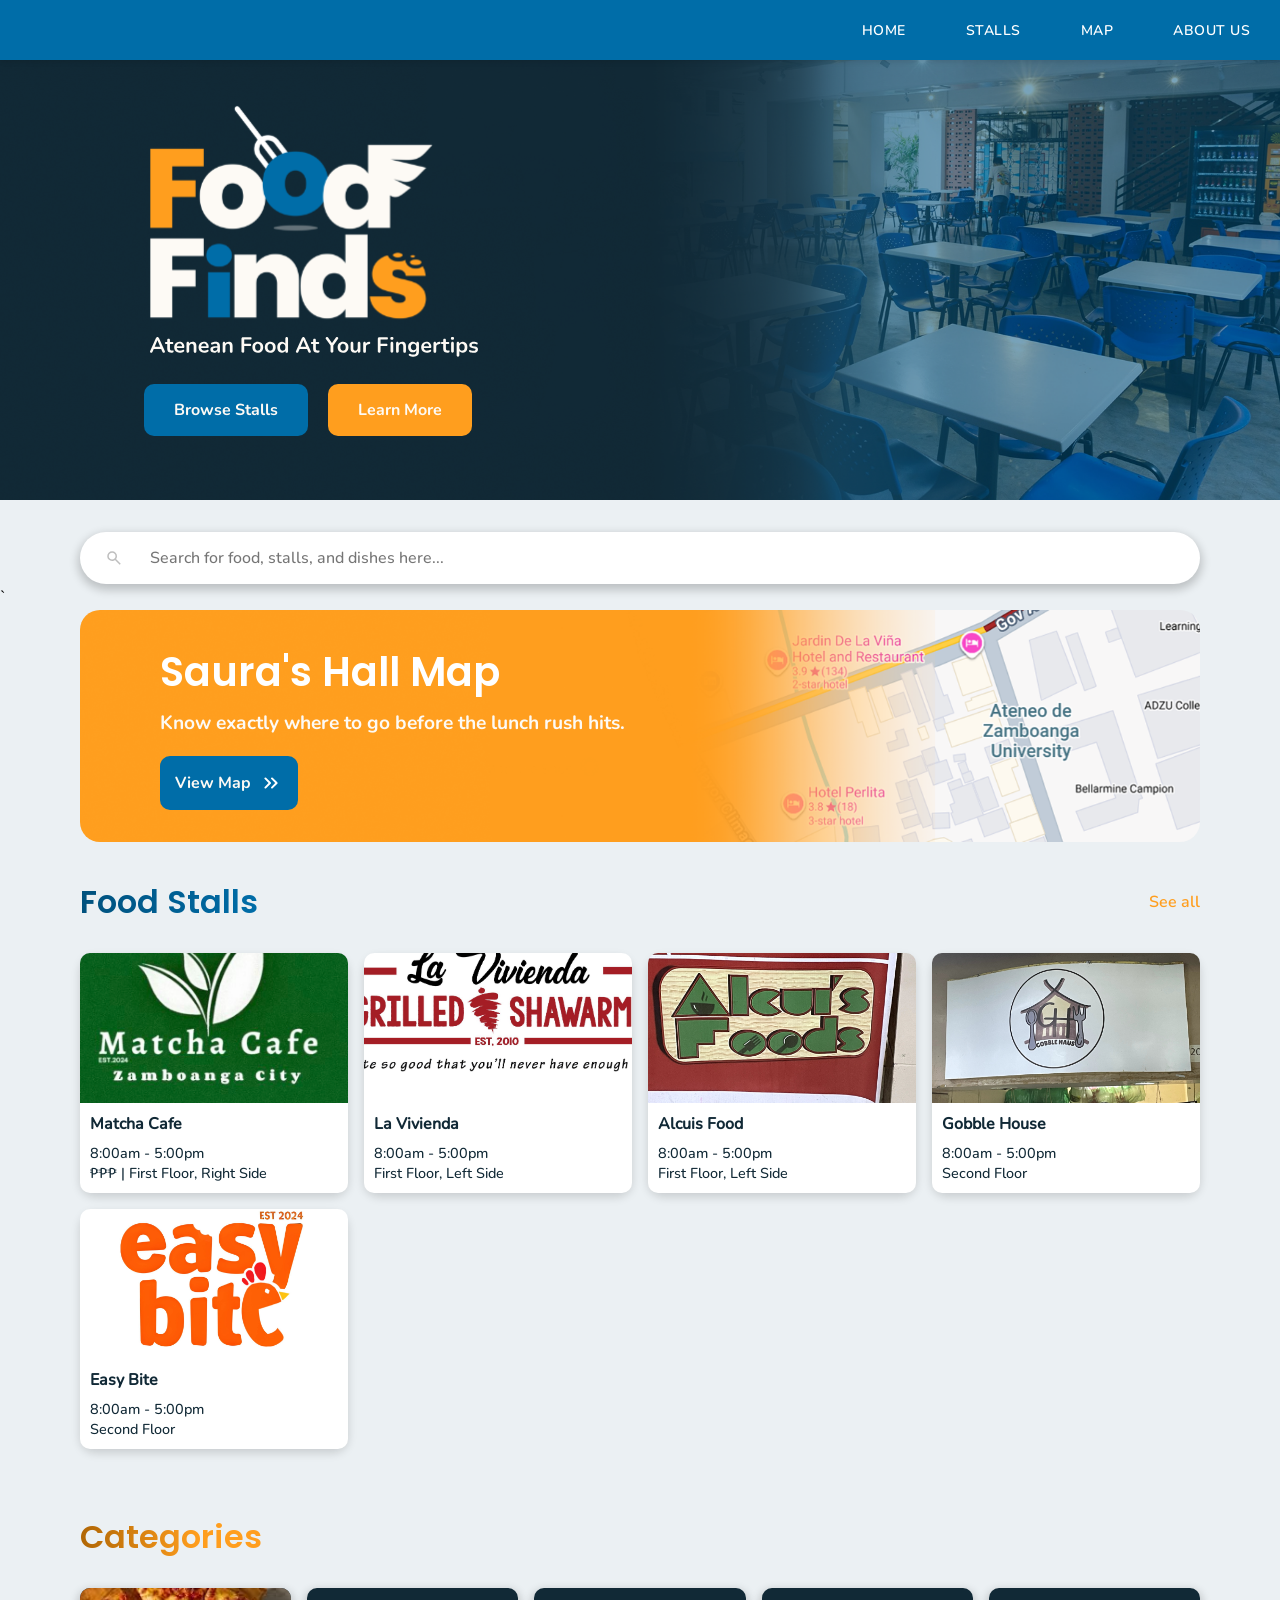
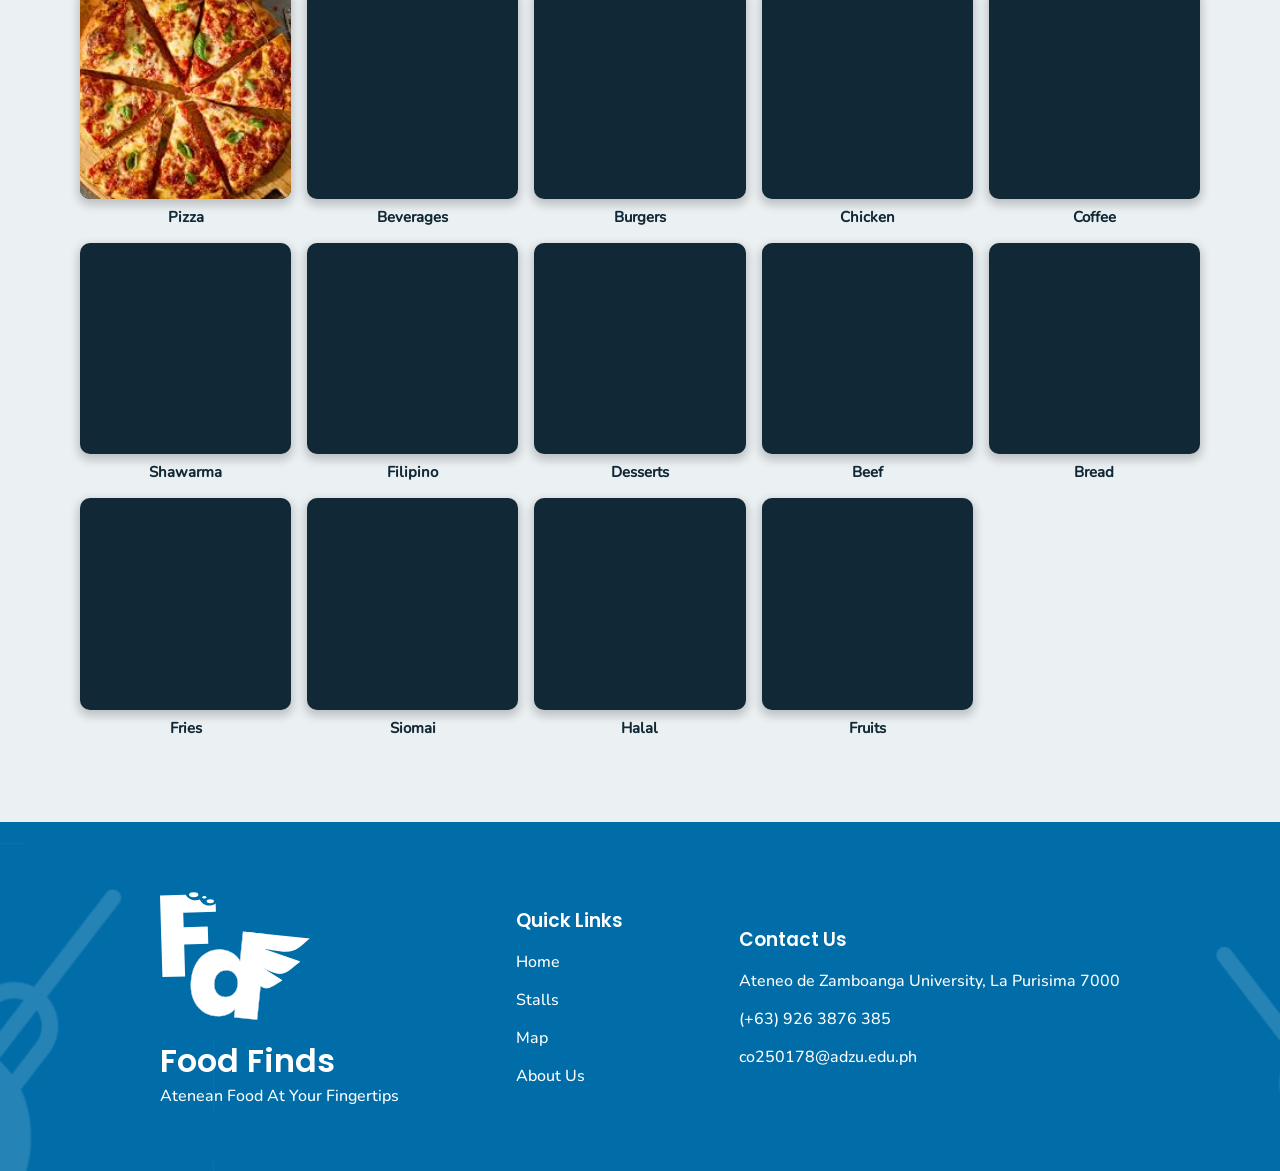
==== homepage.html @ 7be463f9 "v 5.0" ====
<!DOCTYPE html>
<html lang="en">
<head>
    <meta charset="UTF-8">
    <meta name="viewport" content="width=device-width, initial-scale=1.0">
    <link rel="stylesheet" href="homepage.css">
    <link rel="icon" href="images/favicon.svg">
    <title>FoodFinds • Home</title>
</head>
<body>
    <!-- NAV by Omar -->
    <nav>
        <ul class="sidebar">
            <li onclick="hideSidebar()">
                <a href="#">
                    <svg xmlns="http://www.w3.org/2000/svg" height="26" viewBox="0 96 960 960" width="26">
                        <path d="M480 606 270 816l-42-42 210-210-210-210 42-42 210 210 210-210 42 42-210 210 210 210-42 42-210-210Z"/>
                    </svg>
                </a>
            </li>
            <li><a href="homepage.html">Home</a></li>
            <li><a href="stalls.html">Stalls</a></li>
            <li><a href="map.html">Map</a></li>
            <li><a href="aboutus.html">About Us</a></li>
        </ul>

        <ul>
            <li><a href="homepage.html"><img src=""></a></li>
            
            <li class="hideOnMobile"><a href="homepage.html">Home</a></li>
            <li class="hideOnMobile"><a href="stalls.html">Stalls</a></li>
            <li class="hideOnMobile"><a href="map.html">Map</a></li>
            <li class="hideOnMobile"><a href="aboutus.html" class="active">About Us</a></li>

            <li class="menu-icon" onclick="showSidebar()">
                <a href="#">
                    <svg xmlns="http://www.w3.org/2000/svg" height="26" viewBox="0 96 960 960" width="26">
                        <path d="M120 816v-60h720v60H120Zm0-210v-60h720v60H120Zm0-210v-60h720v60H120Z"/>
                    </svg>
                </a>
            </li>
        </ul>
    </nav>

    <!--BANNER-->
    <div class="banner">
        <div class="logo-tagline">
            <img src="images/LOGOFULL_left.svg" alt="" id="logo-left">
            <img src="images/LOGOFULL_center.svg" alt="" id="logo-center">
            <div class="cta-buttons">
                <a href="stalls.html" id="cta-browse-stalls">Browse Stalls</a>
                <a href="aboutus.html" id="cta-learn-more">Learn More</a>
            </div>
        </div>
    </div>

    <!--SEARCH-->
    <div class="search-placeholder">
        <div class="searchbar">
            <img src="images/search-icon.svg" class="search-icon" alt="">
            <input type="text" class="search" id="searchInput" placeholder="Search for food, stalls, and dishes here...">
        </div>
    </div>

    <!--MAP-->`
    <div class="map-shortcut">
        <div class="map-icon">
            <h1>Saura's Hall Map</h1>
            <p>Know exactly where to go before the lunch rush hits.</p>
            <a href="map.html"><button class="cta-view-map" id="ctaViewMap">View Map <img src="images/double-arrow.svg" class="arrow-icon" alt=""></button></a>
        </div>
    </div>

    <!--FOOD STALLS-->
    <div class="food-stalls" id="foodStalls">
        <div class="stall-header">
            <h1>Food Stalls</h1>
            <span><a href="stalls.html">See all</a></span>
        </div>
        <div class="stalls-group">

            <div class="stall-card"> <!--repeat this div for each stall-->
                <div class="stall-image">
                    <img src="images/stalls/matcha_cafe_front_image.jpg" alt="Matcha Cafe Front Image">
                </div>
                <div class="stall-info">
                    <h2 class="stall-name">Matcha Cafe</h2>
                    <p class="operating-hrs">8:00am - 5:00pm</p>
                    <p class="price-location">₱₱₱ | First Floor, Right Side</p>
                </div>
            </div>
            
            <div class="stall-card">
                <div class="stall-image">
                    <img src="images/stalls/lavivienda.jpg" alt="">
                </div>
                <div class="stall-info">
                    <h2 class="stall-name">La Vivienda</h2>
                    <p class="operating-hrs">8:00am - 5:00pm</p>
                    <p class="price-location">First Floor, Left Side</p>
                </div>
            </div>

            <div class="stall-card">
                <div class="stall-image">
                    <img src="images/stalls/alcuis.svg" alt="">
                </div>
                <div class="stall-info">
                    <h2 class="stall-name">Alcuis Food</h2>
                    <p class="operating-hrs">8:00am - 5:00pm</p>
                    <p class="price-location">First Floor, Left Side</p>
                </div>
            </div>

            <div class="stall-card">
                <div class="stall-image">
                    <img src="images/stalls/gobblehaus.svg" alt="">
                </div>
                <div class="stall-info">
                    <h2 class="stall-name">Gobble House</h2>
                    <p class="operating-hrs">8:00am - 5:00pm</p>
                    <p class="price-location">Second Floor</p>
                </div>
            </div>

            <div class="stall-card">
                <div class="stall-image">
                    <img src="images/stalls/easybite.svg" alt="EasyBite Image">
                </div>
                <div class="stall-info">
                    <h2 class="stall-name">Easy Bite</h2>
                    <p class="operating-hrs">8:00am - 5:00pm</p>
                    <p class="price-location">Second Floor</p>
                </div>
            </div>
            
        </div>
    </div>

    <!--CATEGORIES-->
    <div class="categories" id="categories">
        <div class="category-header">
            <h1>Categories</h1>
        </div>

        <div class="category-group">

            <div class="category-card">
                <div class="category-image">
                    <img src="images/categories/pizza.jpg" alt="Pizza">
                </div>
                <div class="category-info">
                    <h3 class="category-name">Pizza</h3>
                </div>
            </div>

            <div class="category-card">
                <div class="category-image">
                    <!--image here-->
                </div>
                <div class="category-info">
                    <h3 class="category-name">Beverages</h3>
                </div>
            </div>

            <div class="category-card">
                <div class="category-image">
                    <!--image here-->
                </div>
                <div class="category-info">
                    <h3 class="category-name">Burgers</h3>
                </div>
            </div>

            <div class="category-card">
                <div class="category-image">
                    <!--image here-->
                </div>
                <div class="category-info">
                    <h3 class="category-name">Chicken</h3>
                </div>
            </div>

            <div class="category-card">
                <div class="category-image">
                    <!--image here-->
                </div>
                <div class="category-info">
                    <h3 class="category-name">Coffee</h3>
                </div>
            </div>

            <div class="category-card">
                <div class="category-image">
                    <!--image here-->
                </div>
                <div class="category-info">
                    <h3 class="category-name">Shawarma</h3>
                </div>
            </div>

            <div class="category-card">
                <div class="category-image">
                    <!--image here-->
                </div>
                <div class="category-info">
                    <h3 class="category-name">Filipino</h3>
                </div>
            </div>

            <div class="category-card">
                <div class="category-image">
                    <!--image here-->
                </div>
                <div class="category-info">
                    <h3 class="category-name">Desserts</h3>
                </div>
            </div>

            <div class="category-card">
                <div class="category-image">
                    <!--image here-->
                </div>
                <div class="category-info">
                    <h3 class="category-name">Beef</h3>
                </div>
            </div>

            <div class="category-card">
                <div class="category-image">
                    <!--image here-->
                </div>
                <div class="category-info">
                    <h3 class="category-name">Bread</h3>
                </div>
            </div>

            <div class="category-card">
                <div class="category-image">
                    <!--image here-->
                </div>
                <div class="category-info">
                    <h3 class="category-name">Fries</h3>
                </div>
            </div>

            <div class="category-card">
                <div class="category-image">
                    <!--image here-->
                </div>
                <div class="category-info">
                    <h3 class="category-name">Siomai</h3>
                </div>
            </div>

            <div class="category-card">
                <div class="category-image">
                    <!--image here-->
                </div>
                <div class="category-info">
                    <h3 class="category-name">Halal</h3>
                </div>
            </div>

            <div class="category-card">
                <div class="category-image">
                    <!--image here-->
                </div>
                <div class="category-info">
                    <h3 class="category-name">Fruits</h3>
                </div>
            </div>

    </div>
    </div>

    </div>

    <!-- FOOTER -->

    <footer class="footer" id="footer">

        <div  class="footer-container">

            <div class="footer-brand">

                <img src="images/SUBMARK.svg"  class="footer-submark">
                <h1>Food Finds</h1>
                <p>Atenean Food At Your Fingertips</p>

            </div>

            <div class="footer-links">

                <h3>Quick Links</h3>

                <!-- temporary file names -->

                <ul>
                    <li><a href="homepage.html">Home</a></li>
                    <li><a href="stalls.html">Stalls</a></li>
                    <li><a href="map.html">Map</a></li>
                    <li><a href="aboutus.html">About Us</a></li>
                </ul>

            </div>

            <div class="footer-contacts">

                <h3>Contact Us</h3>

                <ul>
                    <li>Ateneo de Zamboanga University, La Purisima 7000</li>
                    <li>(+63) 926 3876 385</li>
                    <li>co250178@adzu.edu.ph</li>
                </ul>

            </div>  

        </div>
        
    </footer>

    <script src="search-system.js"></script>
    
</body>
</html>
---- homepage.css ----
/* Fonts (Refer to the Figma Page for Proper Font Variety */

@font-face {
    font-family: Poppins-SemiBold;
    src: url("fonts/Poppins-SemiBold.ttf") format(truetype);
}

@font-face {
    font-family: Poppins-ExtraBold;
    src: url("fonts/Poppins-ExtraBold.ttf") format(truetype);
}

@font-face {
    font-family: Nunito-Black;
    src: url("fonts/Nunito-Black.ttf") format(truetype);
}

@font-face {
    font-family: Nunito-Medium;
    src: url("fonts/Nunito-Medium.ttf") format(truetype);
}

@font-face {
    font-family: Nunito-Bold;
    src: url("fonts/Nunito-Bold.ttf") format(truetype);
}

@font-face {
    font-family: Nunito-ExtraBold;
    src: url("fonts/Nunito-ExtraBold.ttf") format(truetype);
}

@font-face {
    font-family: Nunito-SemiBold;
    src: url("fonts/Nunito-SemiBold.ttf") format(truetype);
}

:root {
    --primary-color: #006DA8;
    --primary-color2: #00517D;
    --secondary-color: #FF9E1E;
    --secondary-color2: #E28101;
    --accent-color: #FDFAF5;
    --accent-color2: #BDB4A7;
}

* {
    margin: 0;
    padding: 0; 
    box-sizing: border-box;
}

body {
    background-color: #ebf0f3;
}

/*NAVIGATOR*/
nav {
    background-color: var(--primary-color); /* Updated to Blue to match image top bar */
    box-shadow: 0 2px 5px rgba(0, 0, 0, 0.1);
    position: sticky;
    top: 0;
    z-index: 1000;
}

nav ul {
    width: 100%;
    list-style: none;
    display: flex;
    justify-content: flex-end;
    align-items: center;
    margin: 0;
    padding: 0;
}

nav li {
    height: 60px;
}

nav a {
    height: 100%;
    padding: 0 30px;
    text-decoration: none;
    display: flex;
    align-items: center;
    color: white; /* Text white to contrast blue nav */
    font-family: "Nunito-SemiBold", sans-serif;
    font-size: 14px;
    text-transform: uppercase;
    letter-spacing: 0.5px;
}

nav a:hover {
    background-color: rgba(255, 255, 255, 0.1);
    color: var(--secondary-color);
}

nav li:first-child {
    margin-right: auto;
    padding-left: 20px;
}

nav li:first-child a { 
    font-family: "Poppins-ExtraBold";
    font-size: 20px;
    text-transform: none;
}

/* Sidebar (Mobile) */
.sidebar {
    position: fixed;
    top: 0;
    right: 0;
    height: 100vh; 
    width: 250px;
    z-index: 99999;
    background-color: var(--primary-color2);
    background: rgba(255, 255, 255, 0.15); /* softer glass look */
    box-shadow: -10px 0 10px rgba(0,0,0,0.15);
    display: none;
    flex-direction: column;
    align-items: flex-start;
    justify-content: flex-start;
}

.sidebar a {
    color: var(--text-color); /* Sidebar links dark */
    width: 100%;
}

@media (max-width: 800px) {
    .hideOnMobile { display: none; }
}
@media (min-width: 801px) {
    .menu-icon { display: none; }
}

/*BANNER*/
.banner {
    display: flex;
    flex-direction: column;
    justify-content: left;
    align-items: flex-start;
    width: 100%;
    height: auto;
    padding: 2rem 9rem 4rem;
    background-image: url(images/banner-bg.png);
    background-position: center;
    background-repeat: no-repeat;
    background-size: cover;
}

    #logo-left {
        display: flex;
        max-width: 350px;
        height: auto;
        width: 100%;
        align-self: left;
    }
    #logo-center {
        display: none;
        max-width: 350px;
        height: auto;
        width: 100%;
        align-self: center;
    }
    .cta-buttons {
        display: flex;
        gap: 20px;
        margin-top: 20px;
    }
    #cta-browse-stalls {
        font-family: Nunito-Bold;
        display: flex;
        margin-top: 0.25rem;
        padding: 15px 30px;
        background-color: var(--primary-color);
        transition: background-color 0.3s ease, color 0.3s ease;
        color: var(--accent-color);
        border-radius: 10px;
        border: none;
        font-size: 1rem;
        cursor: pointer;
        text-decoration: none;
    }
    #cta-browse-stalls:hover {
        background-color: var(--primary-color2);
    }
    #cta-learn-more {
        font-family: Nunito-Bold;
        display: flex;
        margin-top: 0.25rem;
        padding: 15px 30px;
        background-color: var(--secondary-color);
        transition: background-color 0.3s ease, color 0.3s ease;
        color: var(--accent-color);
        border-radius: 10px;
        border: none;
        font-size: 1rem;
        cursor: pointer;
        text-decoration: none;
    }
    #cta-learn-more:hover {
        background-color: var(--secondary-color2);
    }
    @media screen and (max-width: 728px) {
        .banner {
            flex-direction: column;
            justify-content: center;
            align-items: center;
            padding: 2rem 2rem 2rem;
            background-image: url(images/banner-bg-mobile.png);
        }
        #logo-left {
            display: none;
        }
        #logo-center {
            display: flex;
        }
        .cta-buttons {
            flex-direction: row;
            justify-content: center;
            align-items: center;
            gap: 10px;
            margin-top: 0.2rem;
        }
        #cta-browse-stalls, #cta-learn-more {
            padding: 10px 20px;
            font-size: 0.8rem;
        }
    }

/*SEARCH BAR*/
.search-placeholder {
    display: flex;
    flex-direction: row;
    justify-content: center;
    padding: 2rem 5rem 0.25rem;
}
    .searchbar {
        width: 100%;
        height: auto;
        position: relative;
    }

    .search-icon {
        position: absolute; 
        left: 25px; 
        top: 50%; 
        transform: translateY(-50%); 
        width: 18px; 
        height: 18px; 
        opacity: 0.6; 
    }

    .search {
        font-family: Nunito-Medium;
        width: 100%;
        padding: 15px 20px;
        padding-left: 4.4rem;
        border: none;
        border-radius: 30px;
        font-size: 1rem;
        box-shadow: 0 4px 10px 2px rgba(0, 0, 0, 0.2);
    }
    @media screen and (max-width: 728px) {
        .search-placeholder {
            padding: 2rem 2rem 0.25rem;
        }
        .searchbar {
            width: 100%;
        }
        .search {
            font-size: 0.9rem;
            padding: 12px 15px;
            padding-left: 3.8rem;
        }
    }

/*MAP*/
.map-shortcut {
    width: 100%;
    height: auto;
    padding: 0.25rem 5rem 2rem;
}
    .map-icon {
        display: relative;
        flex-direction: column;
        justify-content: center;
        width: 100%;
        height: auto;
        padding: 2rem 5rem 2rem;
        border-radius: 20px;
        background-image: url(images/map-bg.png);
        background-size: cover;
        background-position: center;
        background-repeat: no-repeat;
    }
    .map-icon h1 {
        font-family: Poppins-SemiBold;
        color: white;
    } 
    .map-icon p {
        color: var(--accent-color);
        text-align: left; 
        font-family: Nunito-Medium;
    }
    .map-icon h1 {
        font-size: 2.5rem;
        margin-bottom: 0.5rem;
        font-family: Poppins-SemiBold;
    }
    .map-icon p {
        font-size: 1.2rem;
        margin-bottom: 1rem;
        font-family: Nunito-Bold;
    }
    .cta-view-map {
        display: inline-flex;
        align-items: center;
        gap: 0.5rem; 
        width: auto;
        margin-top: 0.25rem;
        padding: 15px 15px;
        background-color: var(--primary-color);
        transition: background-color 0.3s ease, color 0.3s ease;
        color: var(--accent-color);
        border-radius: 10px;
        border: none;
        font-size: 1rem;
        text-align: center;
        font-family: Nunito-Bold;
        cursor: pointer;
        text-decoration: none;
    }
    .arrow-icon {
        position: static;
        padding-left: 0;
    }
    .cta-view-map:hover {
        background-color: var(--primary-color2);
    }
    @media screen and (max-width: 728px) {
        .cta-view-map {
            width: 100%;        /* full width button */
            justify-content: center;
        }   
        .map-shortcut {
            padding: 0.25rem 2rem 1rem;
        }
        .map-icon {
            height: auto;
        }
        .map-icon h1,
        .map-icon p {
            text-align: center;
        }
        .map-icon h1 {
            font-size: 1.8rem;
        }
        .map-icon p {
            font-size: 1rem;
        }   
    }
        

/*FOOD STALLS*/
.food-stalls {
    width: 100%;
    height: auto;
    padding: 0.25rem 5rem 2rem;
}
    .stall-header {
        display: flex;
        flex-direction: row;
        justify-content: space-between;
        align-items: center;
        margin-bottom: 1.7rem;
    }

    .stall-header h1 {
        font-family: Poppins-SemiBold;
        font-size: 2rem;
        background-image: linear-gradient(90deg, var(--primary-color2), var(--primary-color));
        background-clip: text;
        -webkit-text-fill-color: transparent;
    }

    .stall-header span a {
        font-family: Nunito-SemiBold;
        font-size: 1rem;
        color: var(--secondary-color);
        text-decoration: none;
        cursor: pointer;
    }

    .stall-header span a:hover {
        text-decoration: underline;
    }

    .stalls-group {
        display: grid;
        grid-template-columns: repeat(auto-fit, minmax(250px, 1fr));
        gap: 1rem;
    }

    .stall-card {
        border-radius: 15px;
        background-color: #112936;
        box-shadow: 0 4px 10px rgba(0,0,0,0.15);
        cursor: pointer;
    }

    .stall-image {
        width: 100%;
        height: 150px;
    }

    .stall-image img {
        width: 100%;
        height: 150px;
        aspect-ratio: 1 / 1;
        object-fit: cover;
        border-top-left-radius: 10px;
        border-top-right-radius: 10px;
    }

    .stall-info {
        padding: 10px;
        background-color: #FFFFFF;
        color: #112936;
        font-family: Nunito-Medium;
        border-bottom-left-radius: 10px;
        border-bottom-right-radius: 10px;
    }

    .stall-name {
        font-size: 1rem;
        font-weight: 600;
        margin-bottom: 0.5rem;
    }

    .operating-hrs,
    .price-location {
        font-size: 0.9rem;
    }

    @media screen and (max-width: 728px) {
        .food-stalls {
            padding: 2rem 2rem 0.25rem;
        }
        .stalls-group {
            display: flex;
            flex-direction: row;
            overflow-x: auto;
            gap: 0.8rem;
            scroll-snap-type: x mandatory;
            -webkit-overflow-scrolling: touch;
        }

        .stalls-group::-webkit-scrollbar {
            display: none;
        }

        .stall-card {
            flex: 0 0 220px;
            width: 220px;
        }

        .stall-image {
            height: 150px;
        }

        .stall-image img {
            height: 150px;
        }

        .food-stalls {
            padding: 0.25rem 1rem 2rem;
        }
    }

/*CATEGORIES*/
.categories {
    width: 100%;
    padding: 2rem 5rem 0.25rem;
    box-sizing: border-box;
}
    .category-header {
        display: flex;
        flex-direction: row;
        justify-content: space-between;
        align-items: center;
        margin-bottom: 1.7rem;
    }

    .category-header h1 {
        font-family: Poppins-SemiBold;
        font-size: 2rem;
        background: #B06604;
        background: -moz-linear-gradient(left, #B06604 0%, #FF9E1E 65%, #FF9E1E 100%);
        background: -webkit-linear-gradient(left, #B06604 0%, #FF9E1E 65%, #FF9E1E 100%);
        background-clip: text;
        -webkit-text-fill-color: transparent;
    }

    .category-header span a:hover {
        text-decoration: underline;
    }

    .category-group {
        display: grid;
        grid-template-columns: repeat(auto-fit, minmax(clamp(120px, 20%, 180px), 1fr));
        gap: 1rem;
        width: 100%;
        justify-items: stretch;
    }

    .category-card {
        display: flex;
        flex-direction: column;
        justify-content: center;
        align-items: center;
        cursor: pointer;
        background-color: #ebf0f3;
        width: 100%;
        box-sizing: border-box;
    }

    .category-image {
        display: flex;
        justify-content: center;
        align-items: center;
        aspect-ratio: 1 / 1;
        width: 100%;
        border-radius: 10px;
        box-shadow: 0 4px 10px 2px rgba(0, 0, 0, 0.2);
        cursor: pointer;
        background-color: #112936;
    }

    .category-image img {
        width: 100%;
        height: 100%;
        border-radius: 10px;
        object-fit: cover;
    }

    .category-info {
        margin-top: 0.5rem;
        font-family: Nunito-Medium;
        font-size: clamp(0.8rem, 1vw, 1rem);
        color: #112936;
        text-align: center;
    }

    @media (max-width: 728px) {
        .categories {
            padding: 2rem 2rem 0.25rem;
        }
        .category-group {
            gap: 0.5rem;
        }
    }

/* FOOTER */

.footer {
    margin-top: 5rem;
    color: white;
    width: 100%;
    background-image: url(images/footer-bg.svg);
    background-color: #00517D;
    background-position: center;
    background-repeat: no-repeat;
    background-size: cover;
    padding: 2rem 5rem;
}

.footer-container {
  display: flex;
  flex-wrap: wrap;
  justify-content: space-between;
  gap: 40px;
  padding: 2rem 5rem;
  margin: auto;
  align-items: center;
}

.footer-submark {
    max-width: 150px;
}

.footer h1{
    font-family: Poppins-SemiBold;
}

.footer h3{
    font-family: Poppins-SemiBold;
}

.footer p {
    font-family: Nunito-Medium;
}

.footer-links ul li {
    font-family: Nunito-Medium;
    list-style: none;
    margin-top: 1rem;
}

.footer-links a {
    color: white;
    text-decoration: none;
    transition: 0.3s ease;
}

.footer-links a:hover {
    color: var(--secondary-color);
}

.footer-contacts ul li {
    font-family: Nunito-Medium;
    list-style: none;
    margin-top: 1rem;
}
@media (max-width: 992px) {
    .footer {
        padding: 2rem 3rem;
    }

    .footer-container {
        padding: 2rem 3rem;
        gap: 30px;
    }
}

/* MOBILE (<= 768px) */
@media (max-width: 768px) {
    .footer-container {
        flex-direction: column;
        text-align: center;
        align-items: center;
    }

    .footer-links, 
    .footer-contacts {
        text-align: center;
    }

    .footer-submark {
        max-width: 120px;
    }
}
@media (max-width: 728px) {
    .footer-container {
        flex-direction: column;
        text-align: left;
        align-items: flex-start;
        padding: 2rem;
        gap: 2rem;
    }

    .footer-links, 
    .footer-contacts {
        text-align: left;
    }

    .footer-submark {
        max-width: 120px;
    }
}
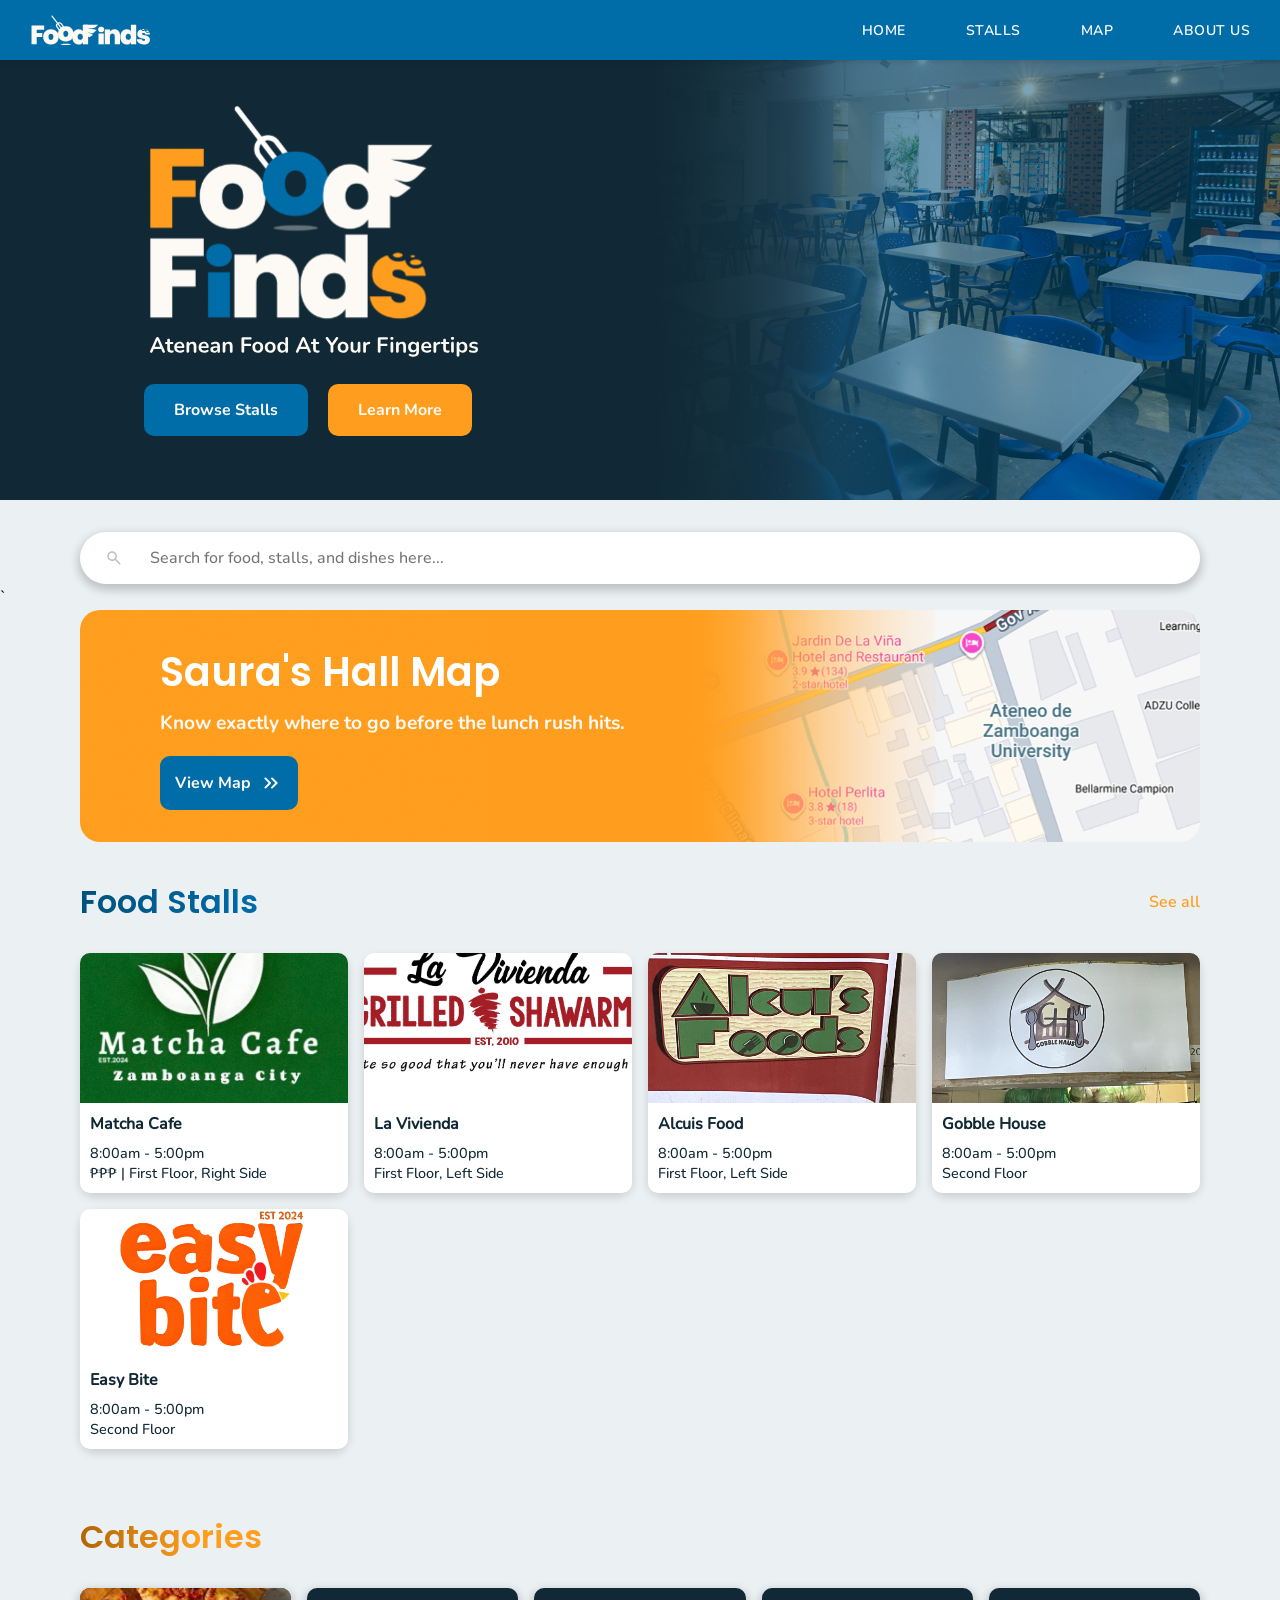
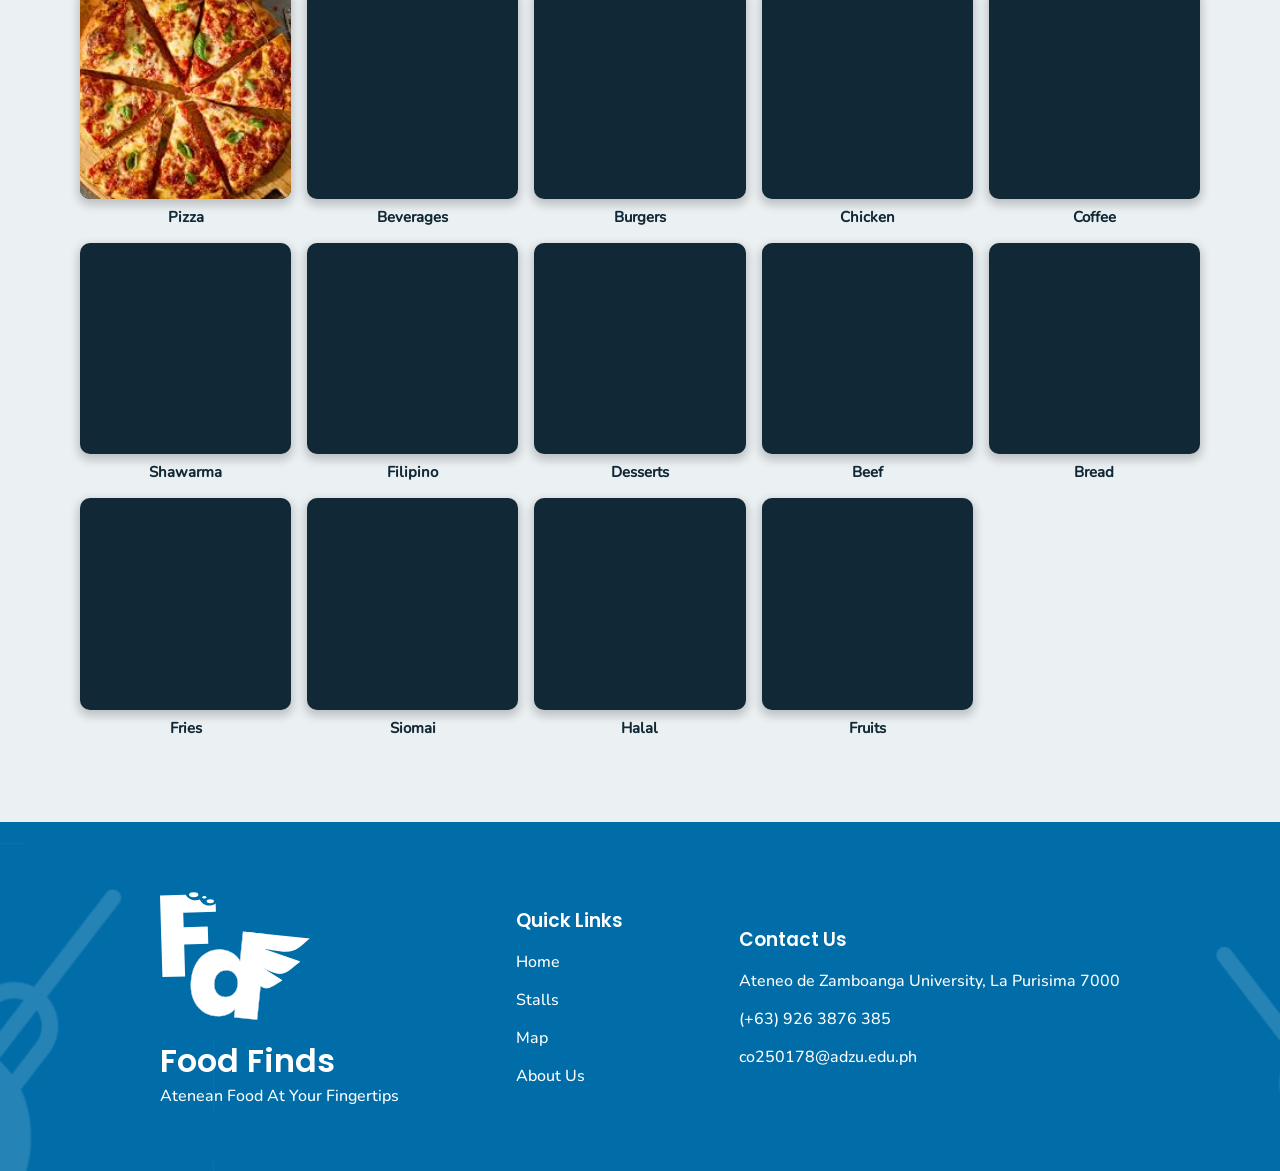
==== commit 766519d9: "v 5.0" ====
--- a/homepage.html
+++ b/homepage.html
@@ -8,12 +8,12 @@
     <title>FoodFinds • Home</title>
 </head>
 <body>
-    <!-- NAV by Omar -->
+    
     <nav>
         <ul class="sidebar">
             <li onclick="hideSidebar()">
                 <a href="#">
-                    <svg xmlns="http://www.w3.org/2000/svg" height="26" viewBox="0 96 960 960" width="26">
+                    <svg id="x-butt" xmlns="http://www.w3.org/2000/svg" height="26" viewBox="0 96 960 960" width="26">
                         <path d="M480 606 270 816l-42-42 210-210-210-210 42-42 210 210 210-210 42 42-210 210 210 210-42 42-210-210Z"/>
                     </svg>
                 </a>
@@ -24,13 +24,19 @@
             <li><a href="aboutus.html">About Us</a></li>
         </ul>
 
-        <ul>
-            <li><a href="homepage.html"><img src=""></a></li>
+        
+        <div class="main-nav">
+            <div><a  href="homepage.html"><img class="nav-logo" src="images/navLogo.svg"></a></div>
             
-            <li class="hideOnMobile"><a href="homepage.html">Home</a></li>
-            <li class="hideOnMobile"><a href="stalls.html">Stalls</a></li>
-            <li class="hideOnMobile"><a href="map.html">Map</a></li>
-            <li class="hideOnMobile"><a href="aboutus.html" class="active">About Us</a></li>
+            <div class="nav-links">
+                <ul>
+                    <li class="hideOnMobile"><a href="homepage.html">Home</a></li>
+                    <li class="hideOnMobile"><a href="stalls.html">Stalls</a></li>
+                    <li class="hideOnMobile"><a href="map.html">Map</a></li>
+                    <li class="hideOnMobile"><a href="aboutus.html" class="active">About Us</a></li>  
+                </ul>  
+            </div>
+            
 
             <li class="menu-icon" onclick="showSidebar()">
                 <a href="#">
@@ -39,7 +45,7 @@
                     </svg>
                 </a>
             </li>
-        </ul>
+        </div>
     </nav>
 
     <!--BANNER-->
--- a/homepage.css
+++ b/homepage.css
@@ -55,12 +55,30 @@
 }
 
 /*NAVIGATOR*/
+/* ---------- NAVIGATION ---------- */
 nav {
     background-color: var(--primary-color); /* Updated to Blue to match image top bar */
     box-shadow: 0 2px 5px rgba(0, 0, 0, 0.1);
     position: sticky;
     top: 0;
     z-index: 1000;
+}
+
+.main-nav {
+    display: flex;
+    justify-content: space-between;
+    align-items: center;
+    gap: 1rem;
+}
+
+.nav-links {
+    display: flex;
+    justify-content: space-between;
+    align-items: center;
+}
+
+.nav-logo {
+    max-width: 120px;
 }
 
 nav ul {
@@ -100,12 +118,6 @@
     padding-left: 20px;
 }
 
-nav li:first-child a { 
-    font-family: "Poppins-ExtraBold";
-    font-size: 20px;
-    text-transform: none;
-}
-
 /* Sidebar (Mobile) */
 .sidebar {
     position: fixed;
@@ -115,8 +127,8 @@
     width: 250px;
     z-index: 99999;
     background-color: var(--primary-color2);
-    background: rgba(255, 255, 255, 0.15); /* softer glass look */
-    box-shadow: -10px 0 10px rgba(0,0,0,0.15);
+    background: hsl(201, 100%, 33%, 0.8); /* softer glass look */
+    box-shadow: -10px 0 5px rgba(0,0,0,0.15);
     display: none;
     flex-direction: column;
     align-items: flex-start;
@@ -124,8 +136,16 @@
 }
 
 .sidebar a {
-    color: var(--text-color); /* Sidebar links dark */
+    color: var(--accent-color); /* Sidebar links dark */
     width: 100%;
+}
+
+#x-butt {
+    fill: var(--accent-color);
+}
+
+.menu-icon a svg {
+    fill: var(--accent-color);
 }
 
 @media (max-width: 800px) {
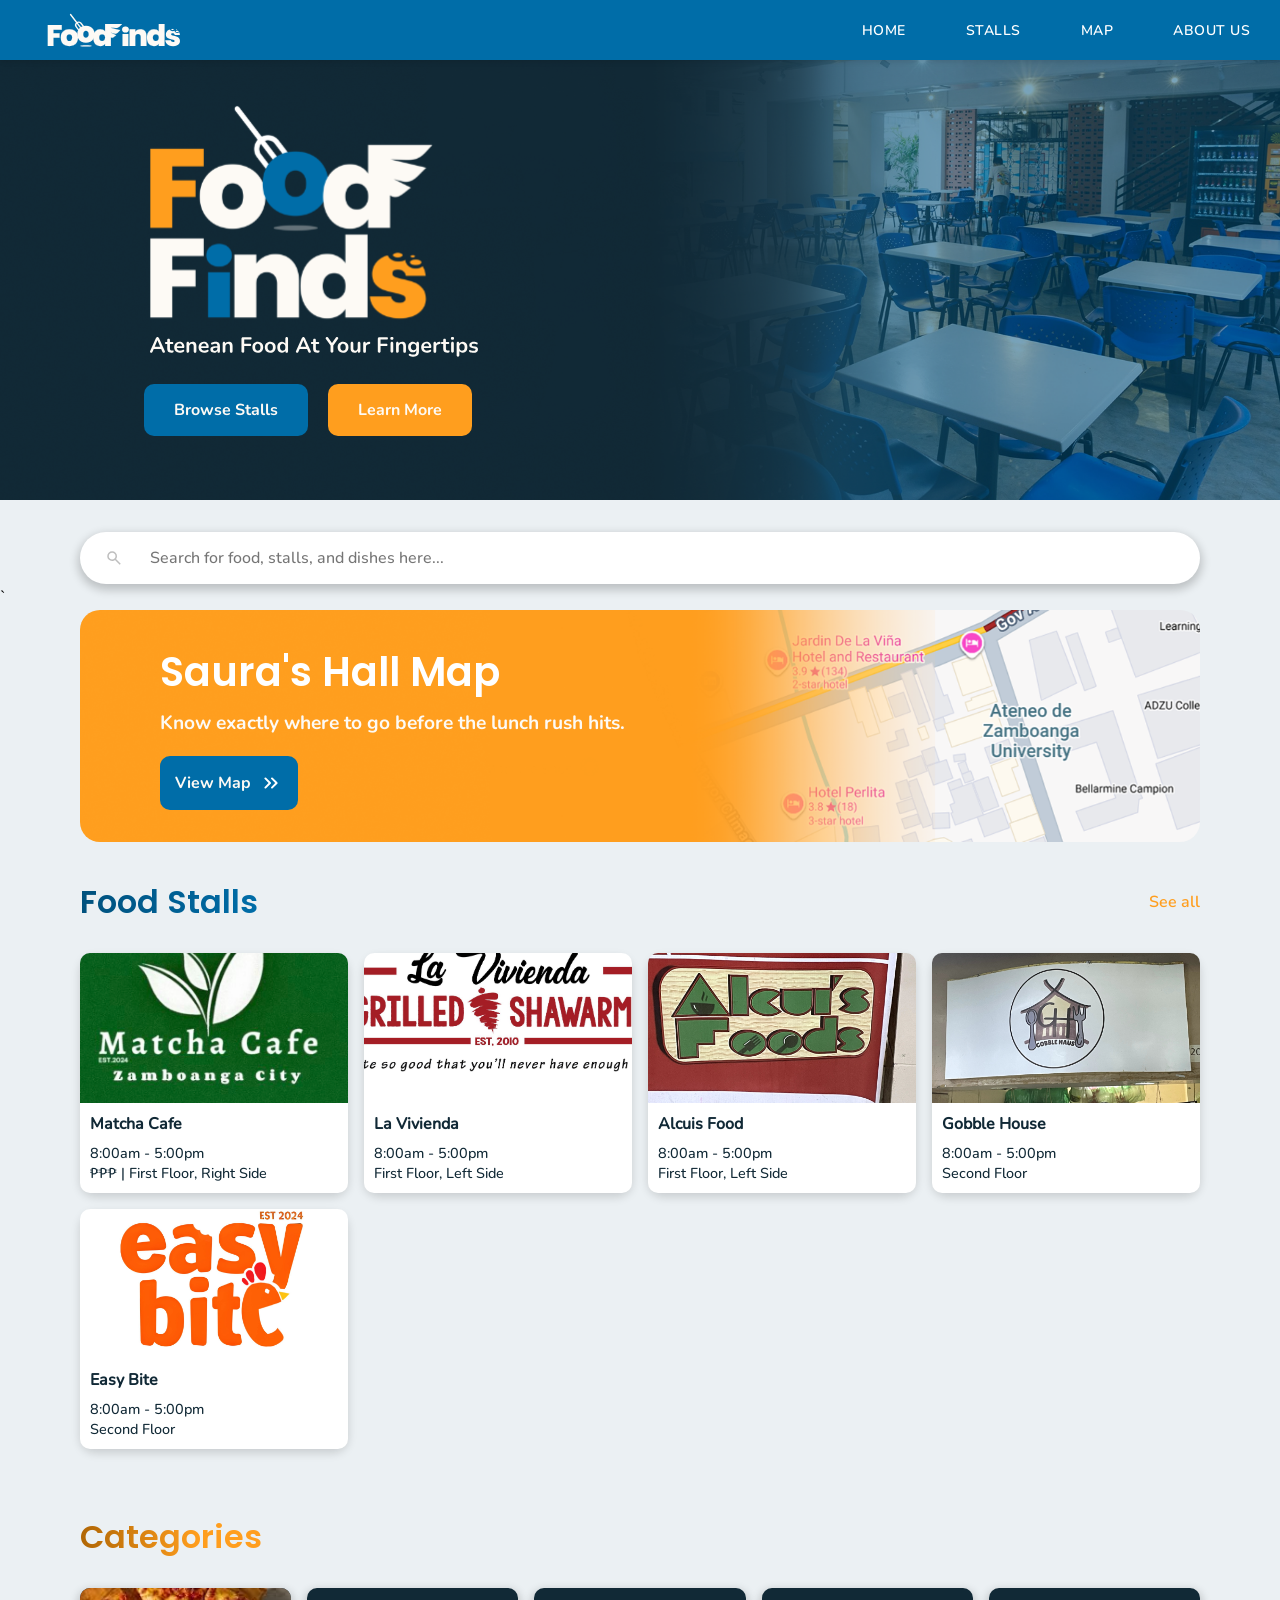
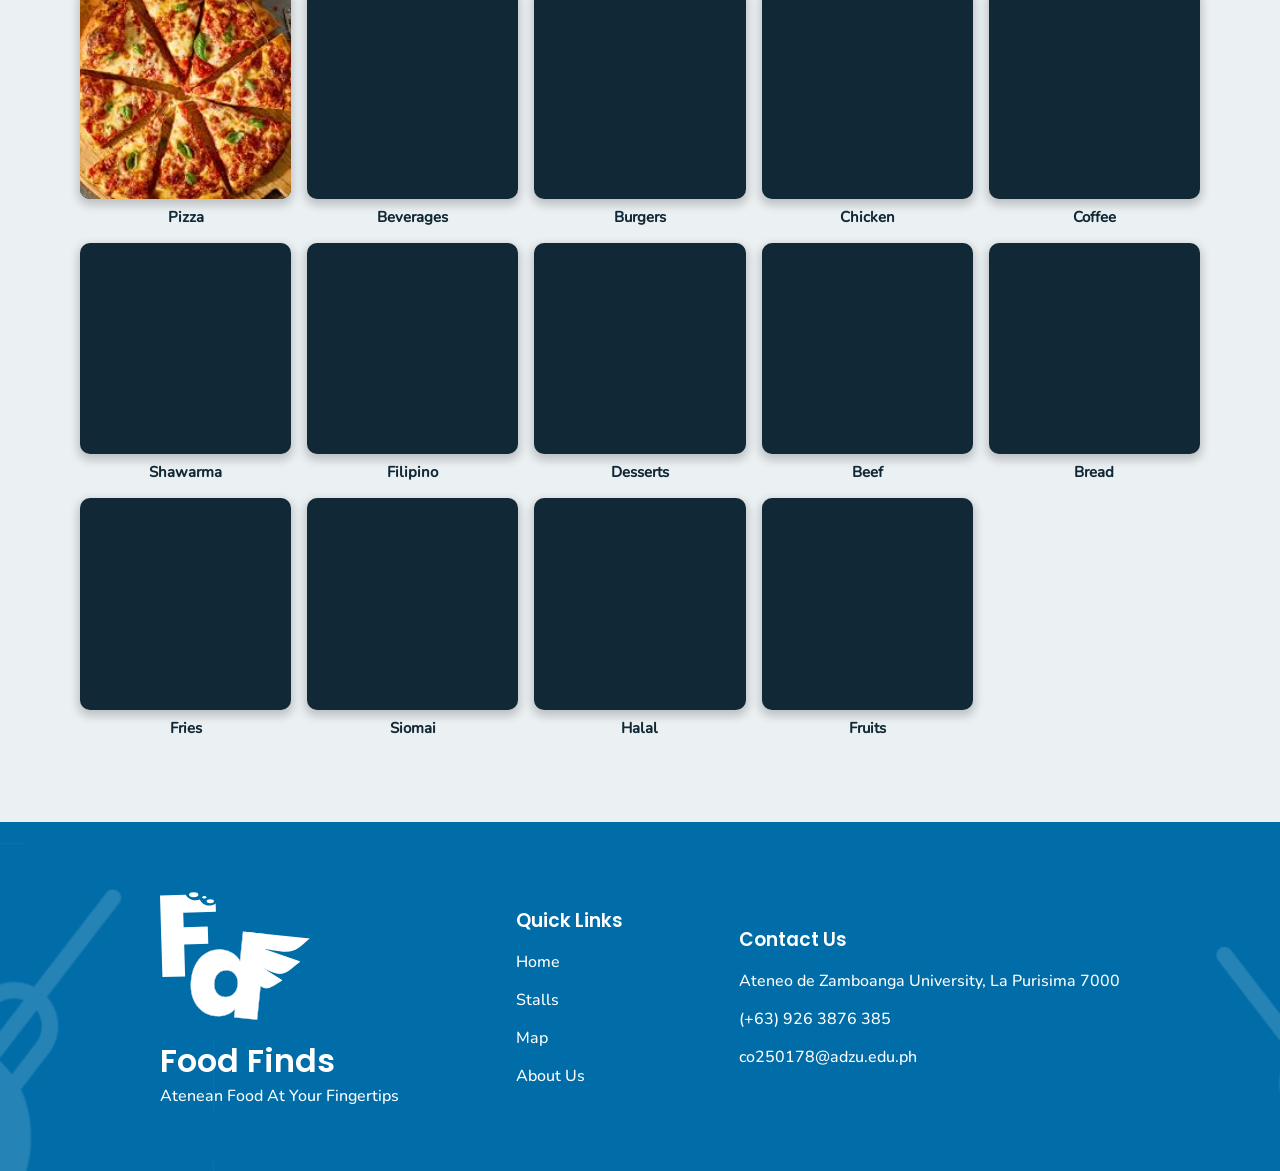
==== commit 504f32bc: "v 5.00" ====
--- a/homepage.html
+++ b/homepage.html
@@ -34,17 +34,19 @@
                     <li class="hideOnMobile"><a href="stalls.html">Stalls</a></li>
                     <li class="hideOnMobile"><a href="map.html">Map</a></li>
                     <li class="hideOnMobile"><a href="aboutus.html" class="active">About Us</a></li>  
-                </ul>  
-            </div>
-            
-
-            <li class="menu-icon" onclick="showSidebar()">
+                
+                 <li class="menu-icon" onclick="showSidebar()">
                 <a href="#">
                     <svg xmlns="http://www.w3.org/2000/svg" height="26" viewBox="0 96 960 960" width="26">
                         <path d="M120 816v-60h720v60H120Zm0-210v-60h720v60H120Zm0-210v-60h720v60H120Z"/>
                     </svg>
                 </a>
-            </li>
+                </li> 
+            </ul>
+            </div>
+            
+            
+            
         </div>
     </nav>
 
--- a/homepage.css
+++ b/homepage.css
@@ -78,7 +78,9 @@
 }
 
 .nav-logo {
-    max-width: 120px;
+    max-width: 150px;
+    width: 100%;
+    padding-left: 1rem;
 }
 
 nav ul {
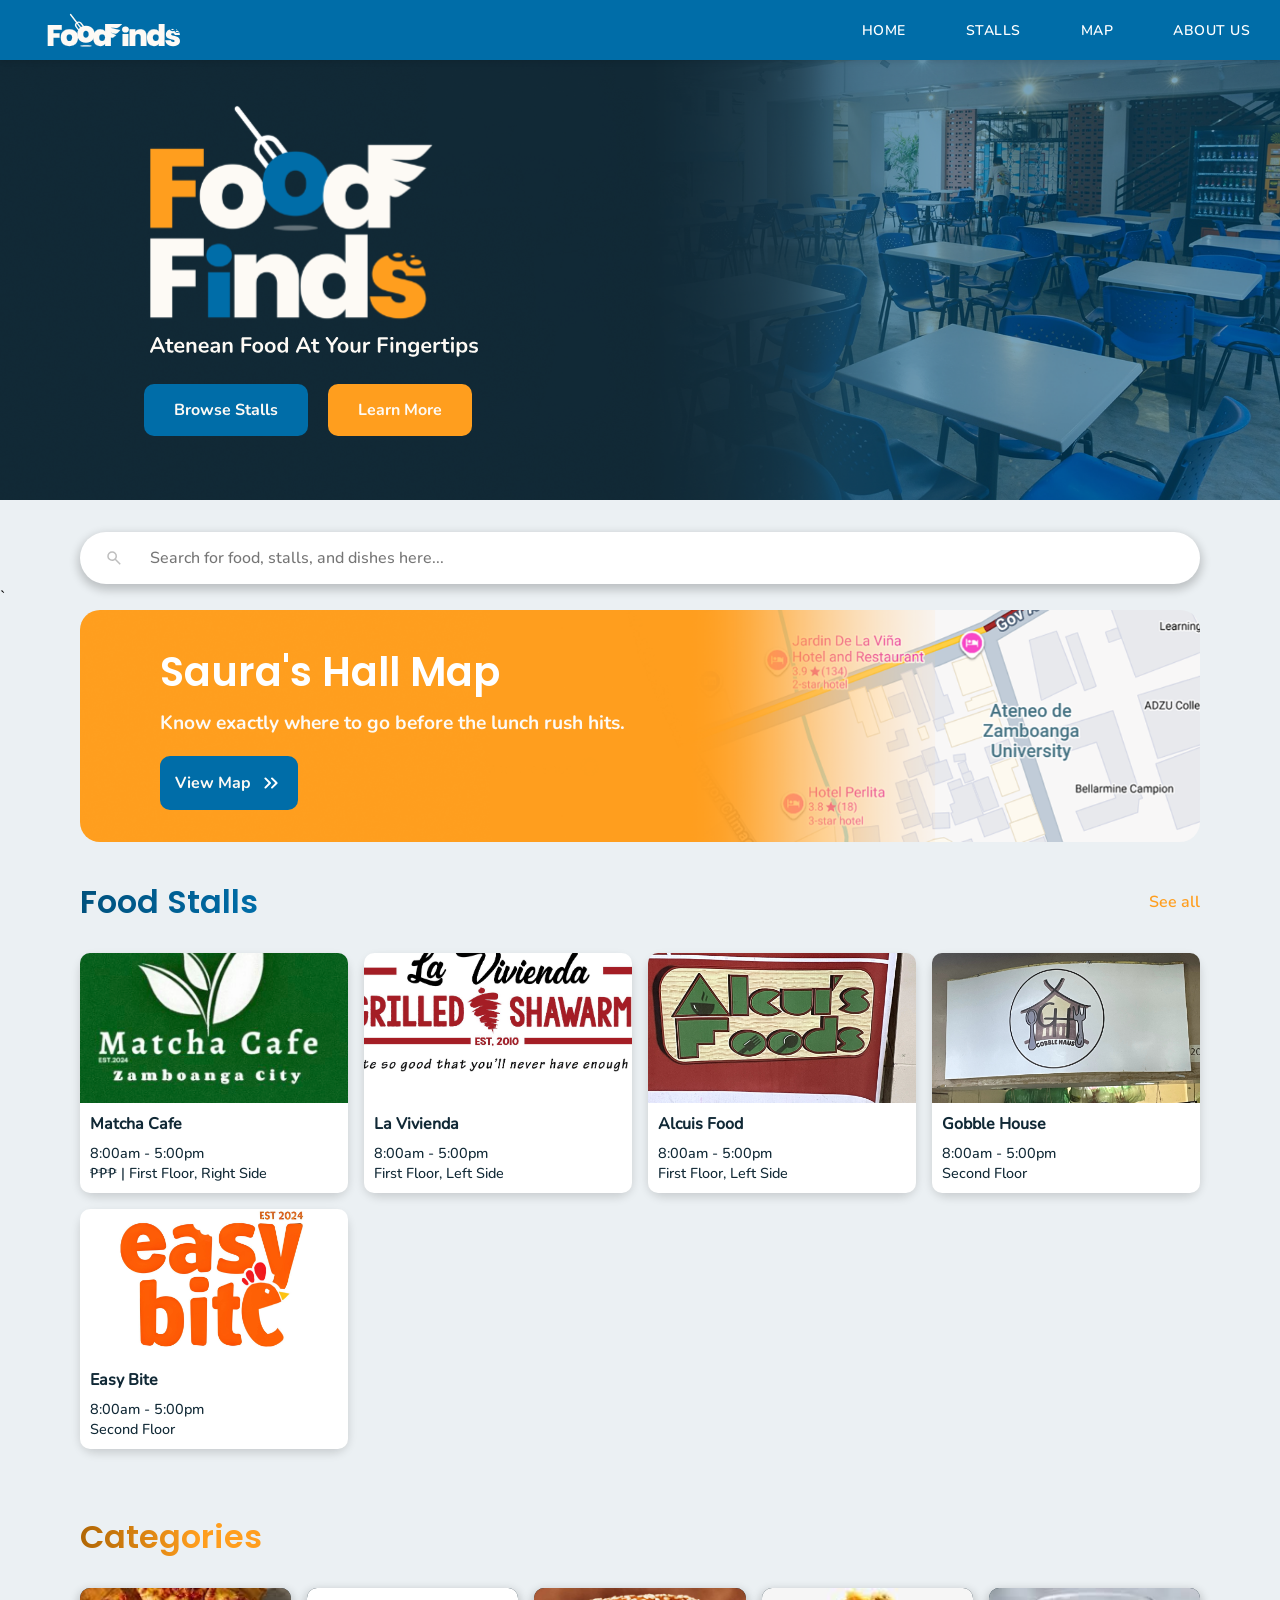
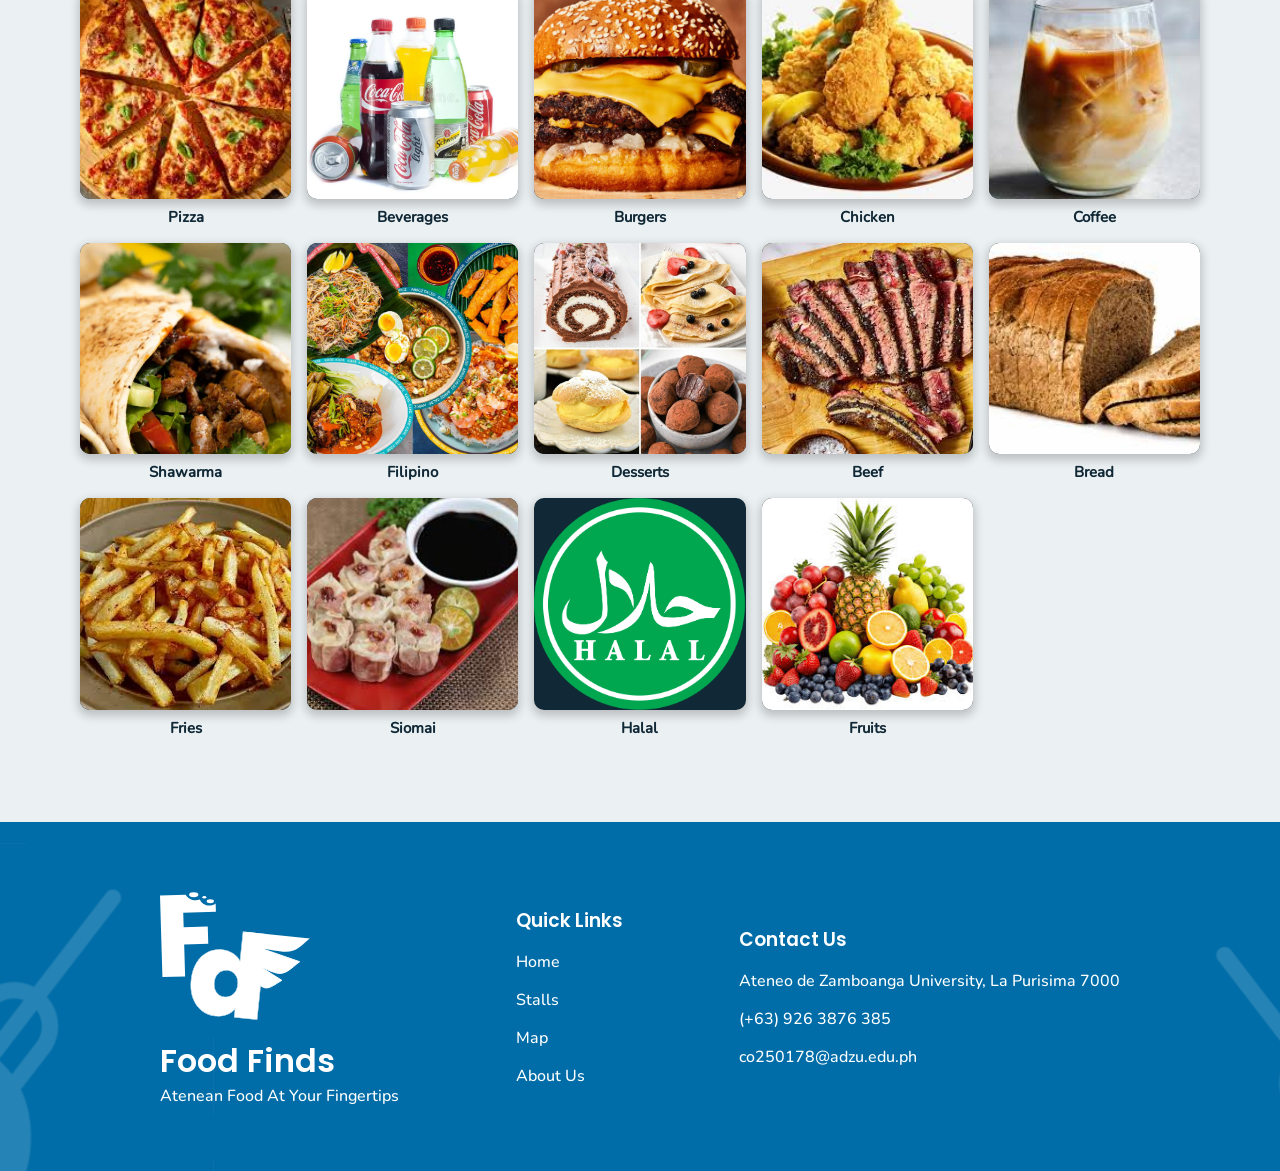
==== commit 73a623ac: "v 5.00" ====
--- a/homepage.html
+++ b/homepage.html
@@ -164,7 +164,7 @@
 
             <div class="category-card">
                 <div class="category-image">
-                    <!--image here-->
+                    <img src="images/categories/beverages.webp" alt="">
                 </div>
                 <div class="category-info">
                     <h3 class="category-name">Beverages</h3>
@@ -173,7 +173,7 @@
 
             <div class="category-card">
                 <div class="category-image">
-                    <!--image here-->
+                    <img src="images/categories/burgers.jpg" alt="">
                 </div>
                 <div class="category-info">
                     <h3 class="category-name">Burgers</h3>
@@ -182,7 +182,7 @@
 
             <div class="category-card">
                 <div class="category-image">
-                    <!--image here-->
+                    <img src="images/categories/chicken.jpg" alt="">
                 </div>
                 <div class="category-info">
                     <h3 class="category-name">Chicken</h3>
@@ -191,7 +191,7 @@
 
             <div class="category-card">
                 <div class="category-image">
-                    <!--image here-->
+                    <img src="images/categories/coffee.jpg" alt="">
                 </div>
                 <div class="category-info">
                     <h3 class="category-name">Coffee</h3>
@@ -200,7 +200,7 @@
 
             <div class="category-card">
                 <div class="category-image">
-                    <!--image here-->
+                    <img src="images/categories/shawarma.webp" alt="">
                 </div>
                 <div class="category-info">
                     <h3 class="category-name">Shawarma</h3>
@@ -209,7 +209,7 @@
 
             <div class="category-card">
                 <div class="category-image">
-                    <!--image here-->
+                    <img src="images/categories/filipino.jpg" alt="">
                 </div>
                 <div class="category-info">
                     <h3 class="category-name">Filipino</h3>
@@ -218,7 +218,7 @@
 
             <div class="category-card">
                 <div class="category-image">
-                    <!--image here-->
+                    <img src="images/categories/desserts.jpg" alt="">
                 </div>
                 <div class="category-info">
                     <h3 class="category-name">Desserts</h3>
@@ -227,7 +227,7 @@
 
             <div class="category-card">
                 <div class="category-image">
-                    <!--image here-->
+                    <img src="images/categories/steak.jpg" alt="">
                 </div>
                 <div class="category-info">
                     <h3 class="category-name">Beef</h3>
@@ -236,7 +236,7 @@
 
             <div class="category-card">
                 <div class="category-image">
-                    <!--image here-->
+                    <img src="images/categories/bread.jpg" alt="">
                 </div>
                 <div class="category-info">
                     <h3 class="category-name">Bread</h3>
@@ -245,7 +245,7 @@
 
             <div class="category-card">
                 <div class="category-image">
-                    <!--image here-->
+                    <img src="images/categories/fries.jpg" alt="">
                 </div>
                 <div class="category-info">
                     <h3 class="category-name">Fries</h3>
@@ -254,7 +254,7 @@
 
             <div class="category-card">
                 <div class="category-image">
-                    <!--image here-->
+                    <img src="images/categories/siomai.jpg" alt="">
                 </div>
                 <div class="category-info">
                     <h3 class="category-name">Siomai</h3>
@@ -263,7 +263,7 @@
 
             <div class="category-card">
                 <div class="category-image">
-                    <!--image here-->
+                    <img src="images/categories/halal.png" alt="">
                 </div>
                 <div class="category-info">
                     <h3 class="category-name">Halal</h3>
@@ -272,7 +272,7 @@
 
             <div class="category-card">
                 <div class="category-image">
-                    <!--image here-->
+                    <img src="images/categories/fruits.jpg" alt="">
                 </div>
                 <div class="category-info">
                     <h3 class="category-name">Fruits</h3>
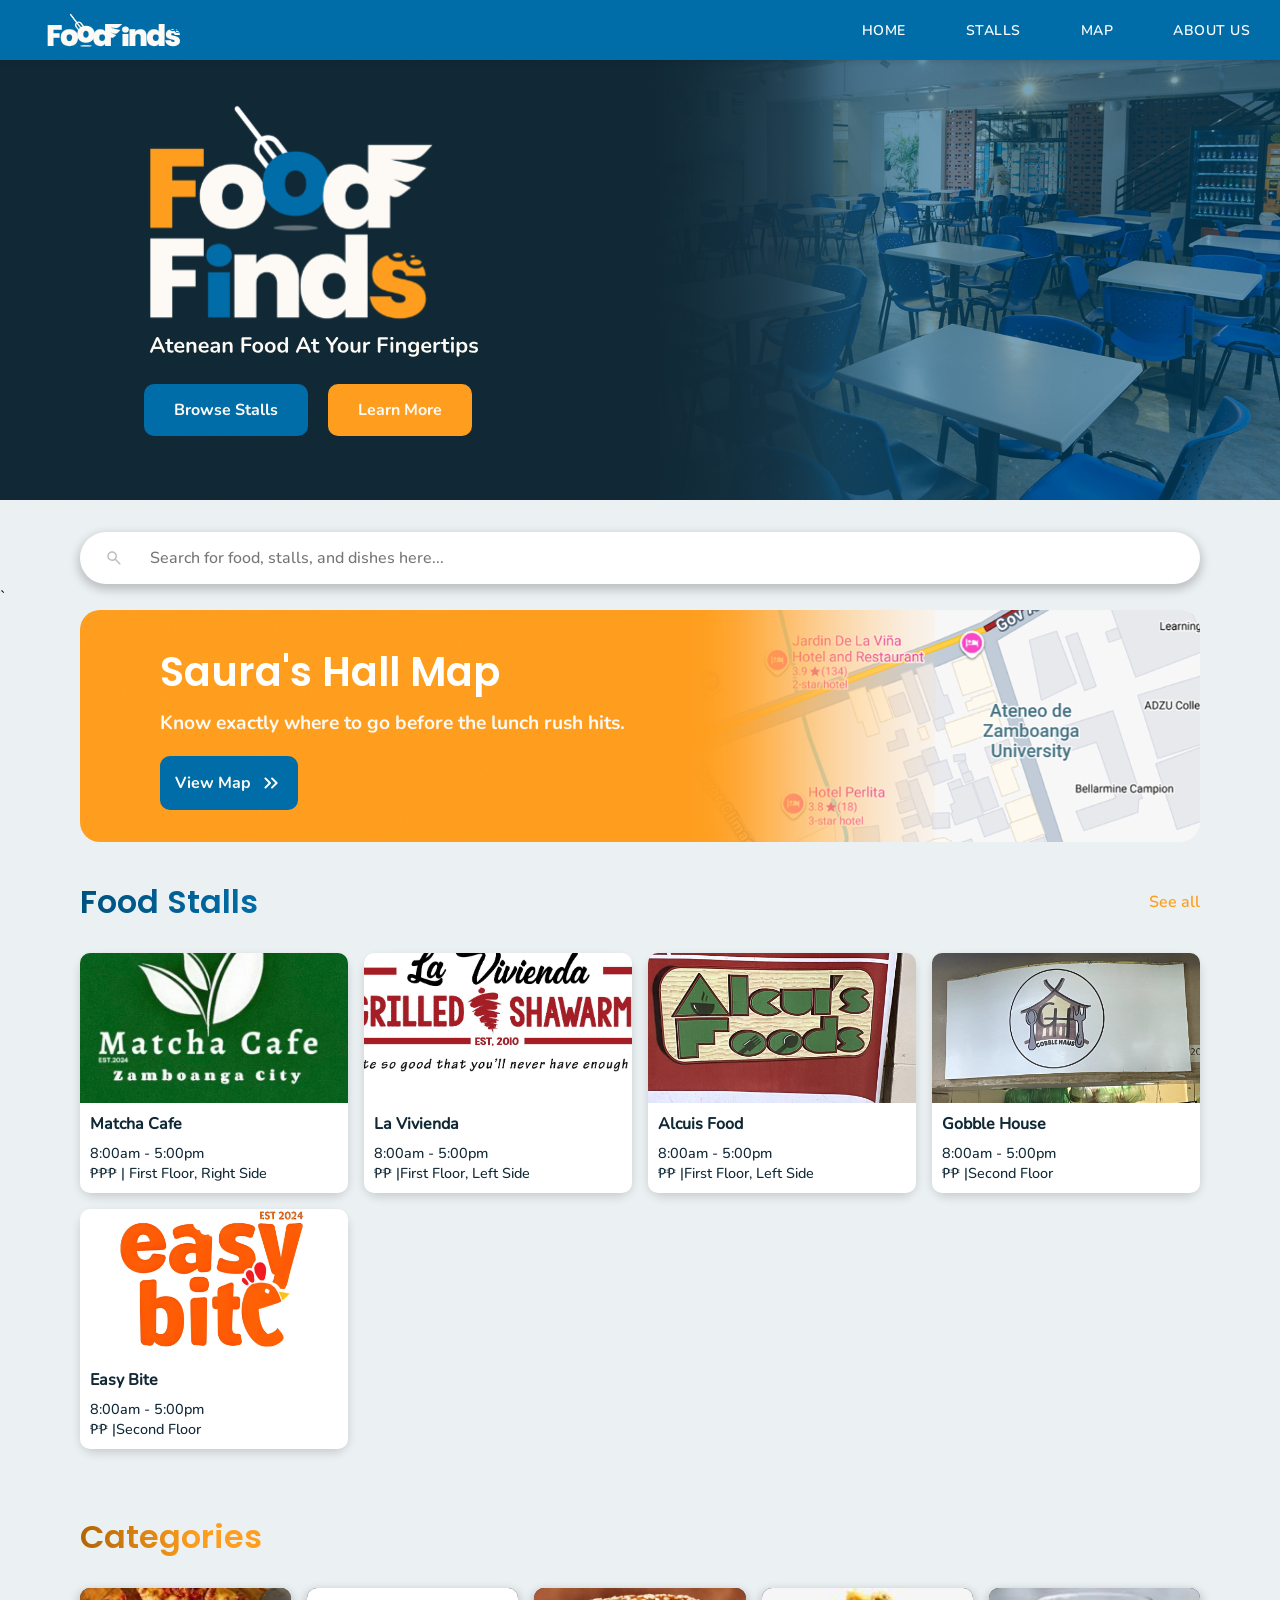
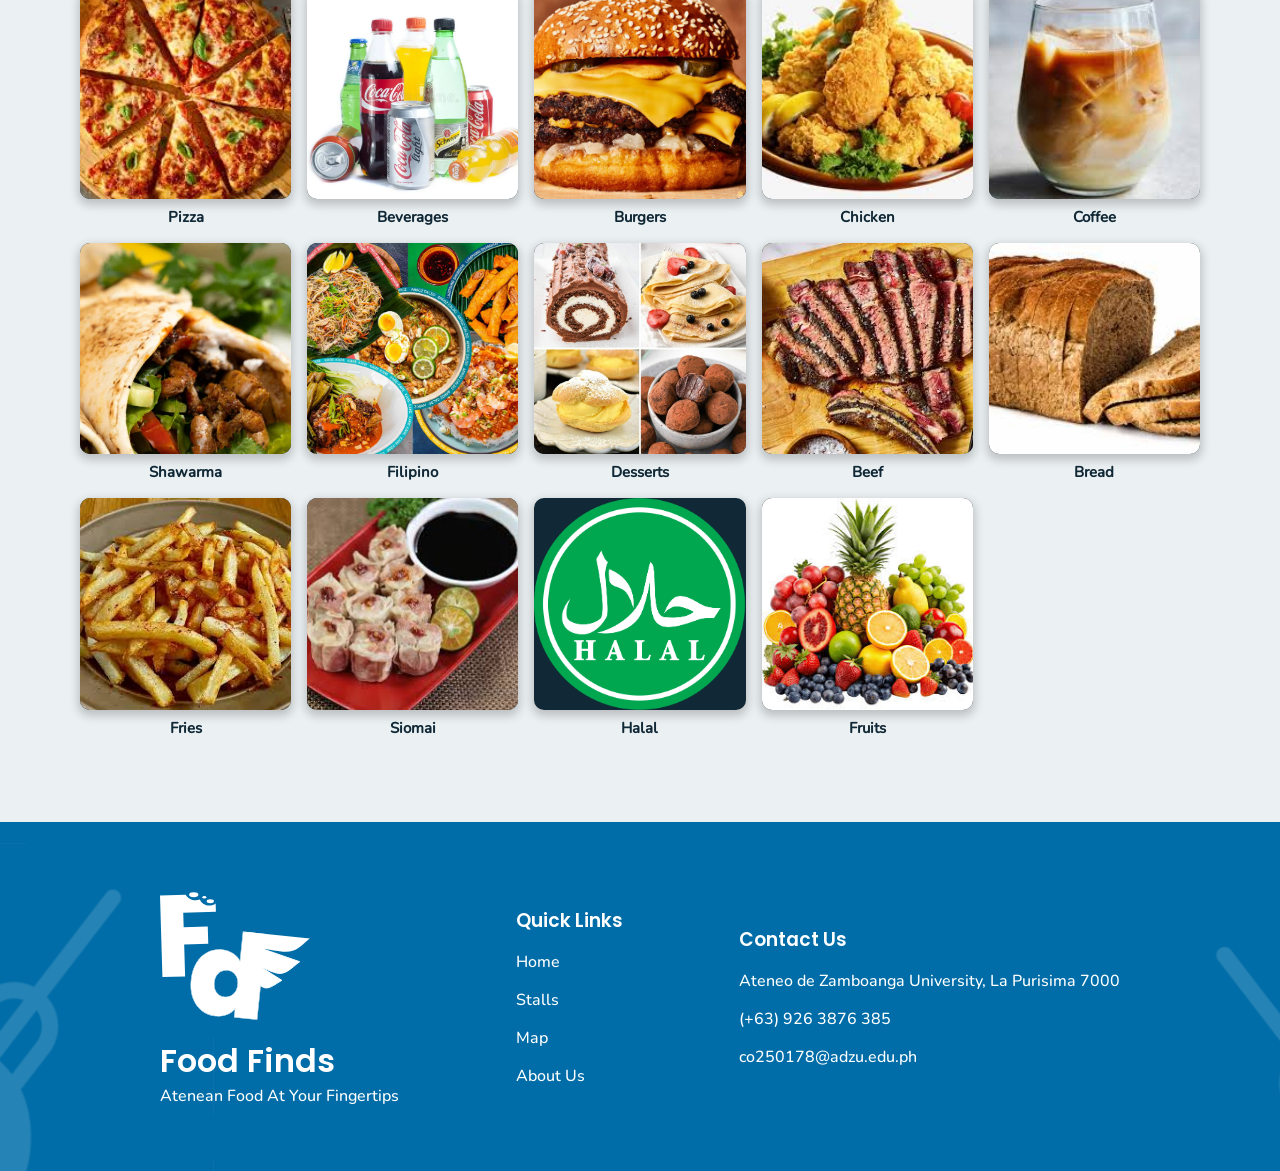
==== commit ad7b1475: "v 5.00" ====
--- a/homepage.html
+++ b/homepage.html
@@ -45,8 +45,6 @@
             </ul>
             </div>
             
-            
-            
         </div>
     </nav>
 
@@ -105,7 +103,7 @@
                 <div class="stall-info">
                     <h2 class="stall-name">La Vivienda</h2>
                     <p class="operating-hrs">8:00am - 5:00pm</p>
-                    <p class="price-location">First Floor, Left Side</p>
+                    <p class="price-location">₱₱ |First Floor, Left Side</p>
                 </div>
             </div>
 
@@ -116,7 +114,7 @@
                 <div class="stall-info">
                     <h2 class="stall-name">Alcuis Food</h2>
                     <p class="operating-hrs">8:00am - 5:00pm</p>
-                    <p class="price-location">First Floor, Left Side</p>
+                    <p class="price-location">₱₱ |First Floor, Left Side</p>
                 </div>
             </div>
 
@@ -127,7 +125,7 @@
                 <div class="stall-info">
                     <h2 class="stall-name">Gobble House</h2>
                     <p class="operating-hrs">8:00am - 5:00pm</p>
-                    <p class="price-location">Second Floor</p>
+                    <p class="price-location">₱₱ |Second Floor</p>
                 </div>
             </div>
 
@@ -138,7 +136,7 @@
                 <div class="stall-info">
                     <h2 class="stall-name">Easy Bite</h2>
                     <p class="operating-hrs">8:00am - 5:00pm</p>
-                    <p class="price-location">Second Floor</p>
+                    <p class="price-location">₱₱ |Second Floor</p>
                 </div>
             </div>
             
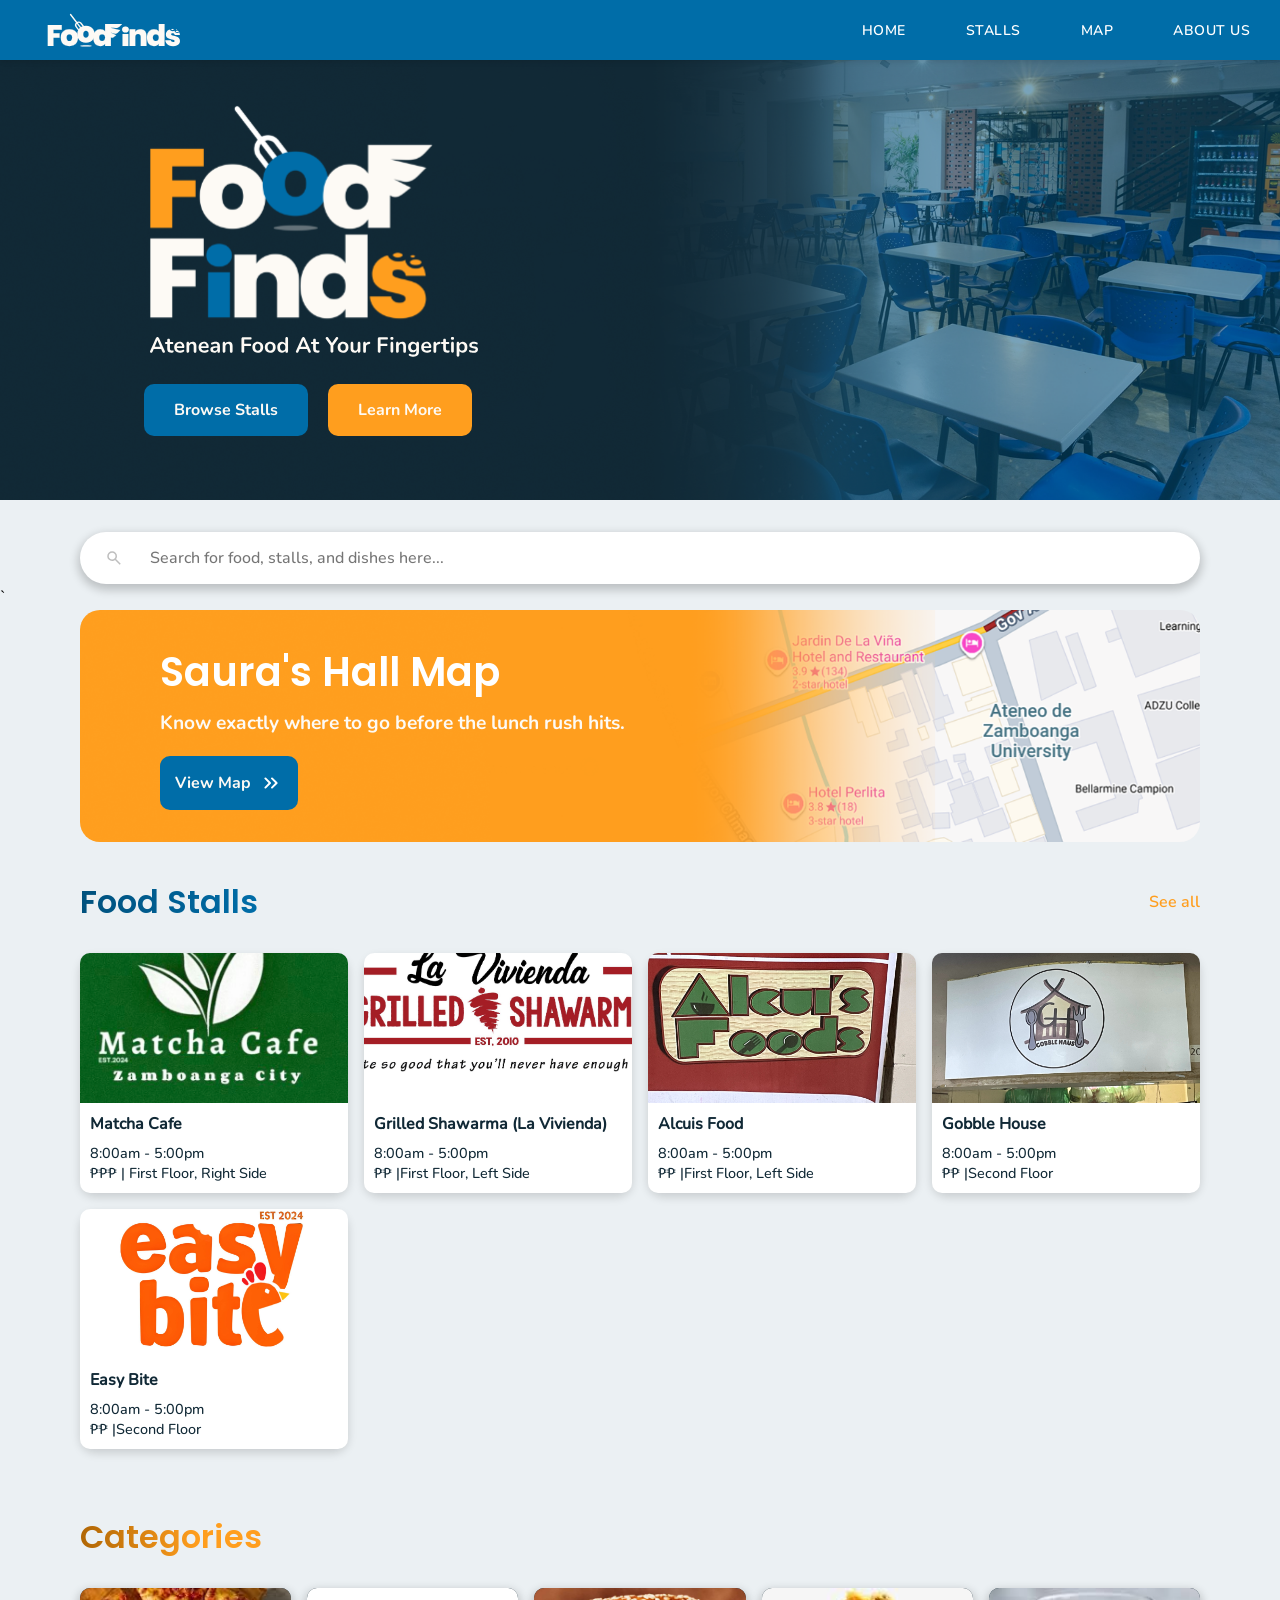
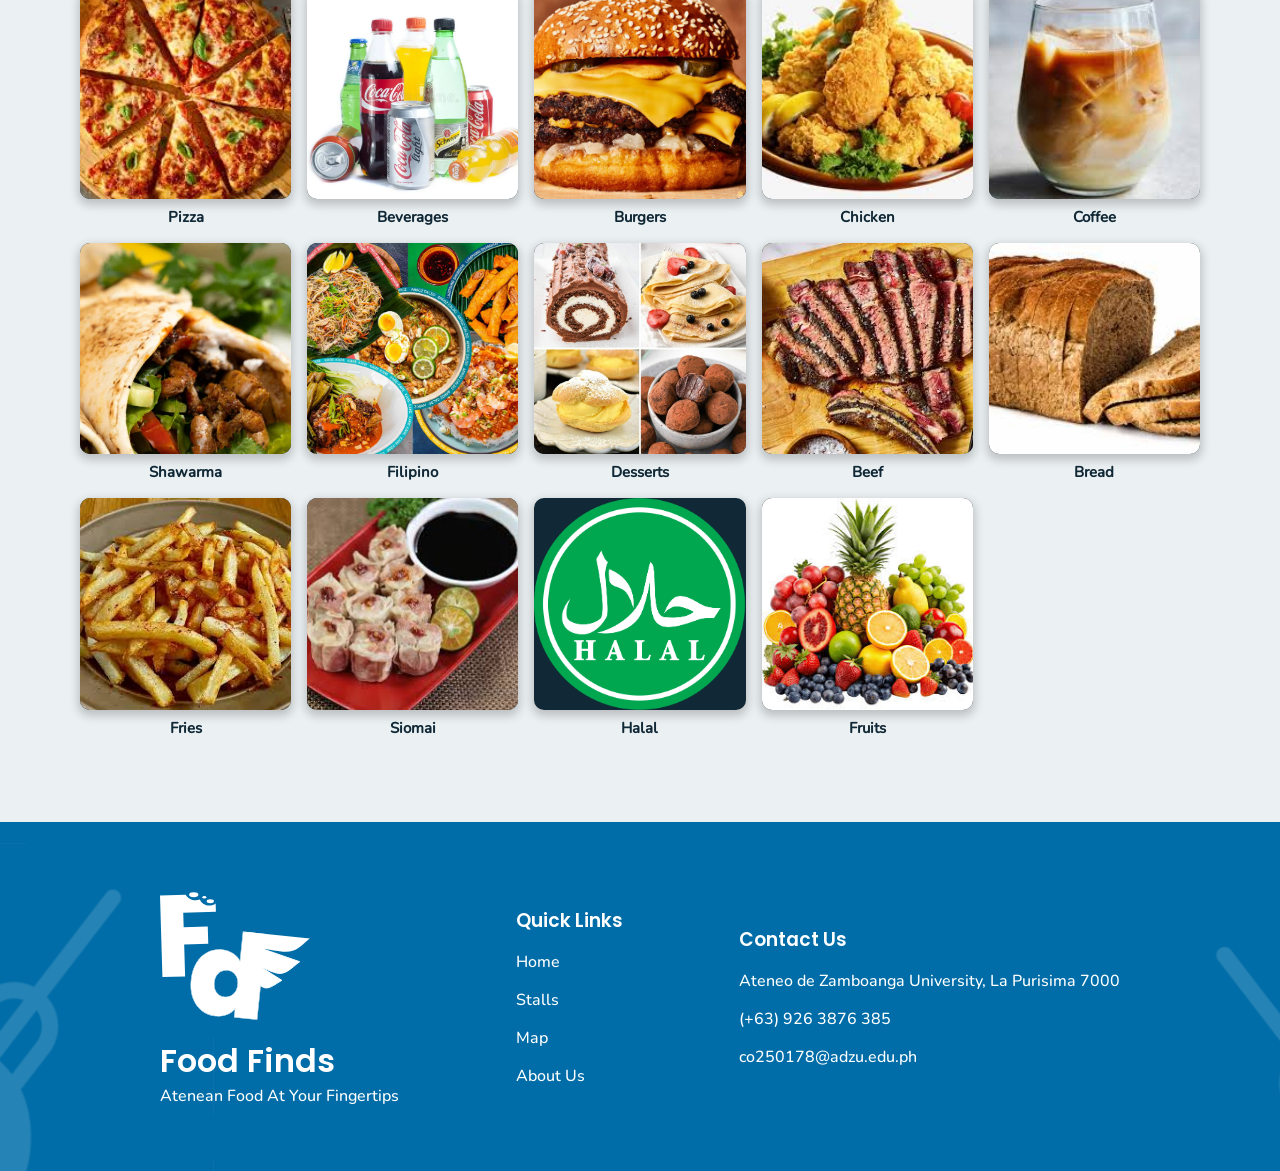
==== commit 489ce3f3: "fixed some bugs v 5.00" ====
--- a/homepage.html
+++ b/homepage.html
@@ -101,7 +101,7 @@
                     <img src="images/stalls/lavivienda.jpg" alt="">
                 </div>
                 <div class="stall-info">
-                    <h2 class="stall-name">La Vivienda</h2>
+                    <h2 class="stall-name">Grilled Shawarma (La Vivienda)</h2>
                     <p class="operating-hrs">8:00am - 5:00pm</p>
                     <p class="price-location">₱₱ |First Floor, Left Side</p>
                 </div>
--- a/homepage.css
+++ b/homepage.css
@@ -431,6 +431,8 @@
         background-color: #112936;
         box-shadow: 0 4px 10px rgba(0,0,0,0.15);
         cursor: pointer;
+        display: flex;
+        flex-direction: column;
     }
 
     .stall-image {
@@ -454,6 +456,7 @@
         font-family: Nunito-Medium;
         border-bottom-left-radius: 10px;
         border-bottom-right-radius: 10px;
+        flex-grow: 1;
     }
 
     .stall-name {
